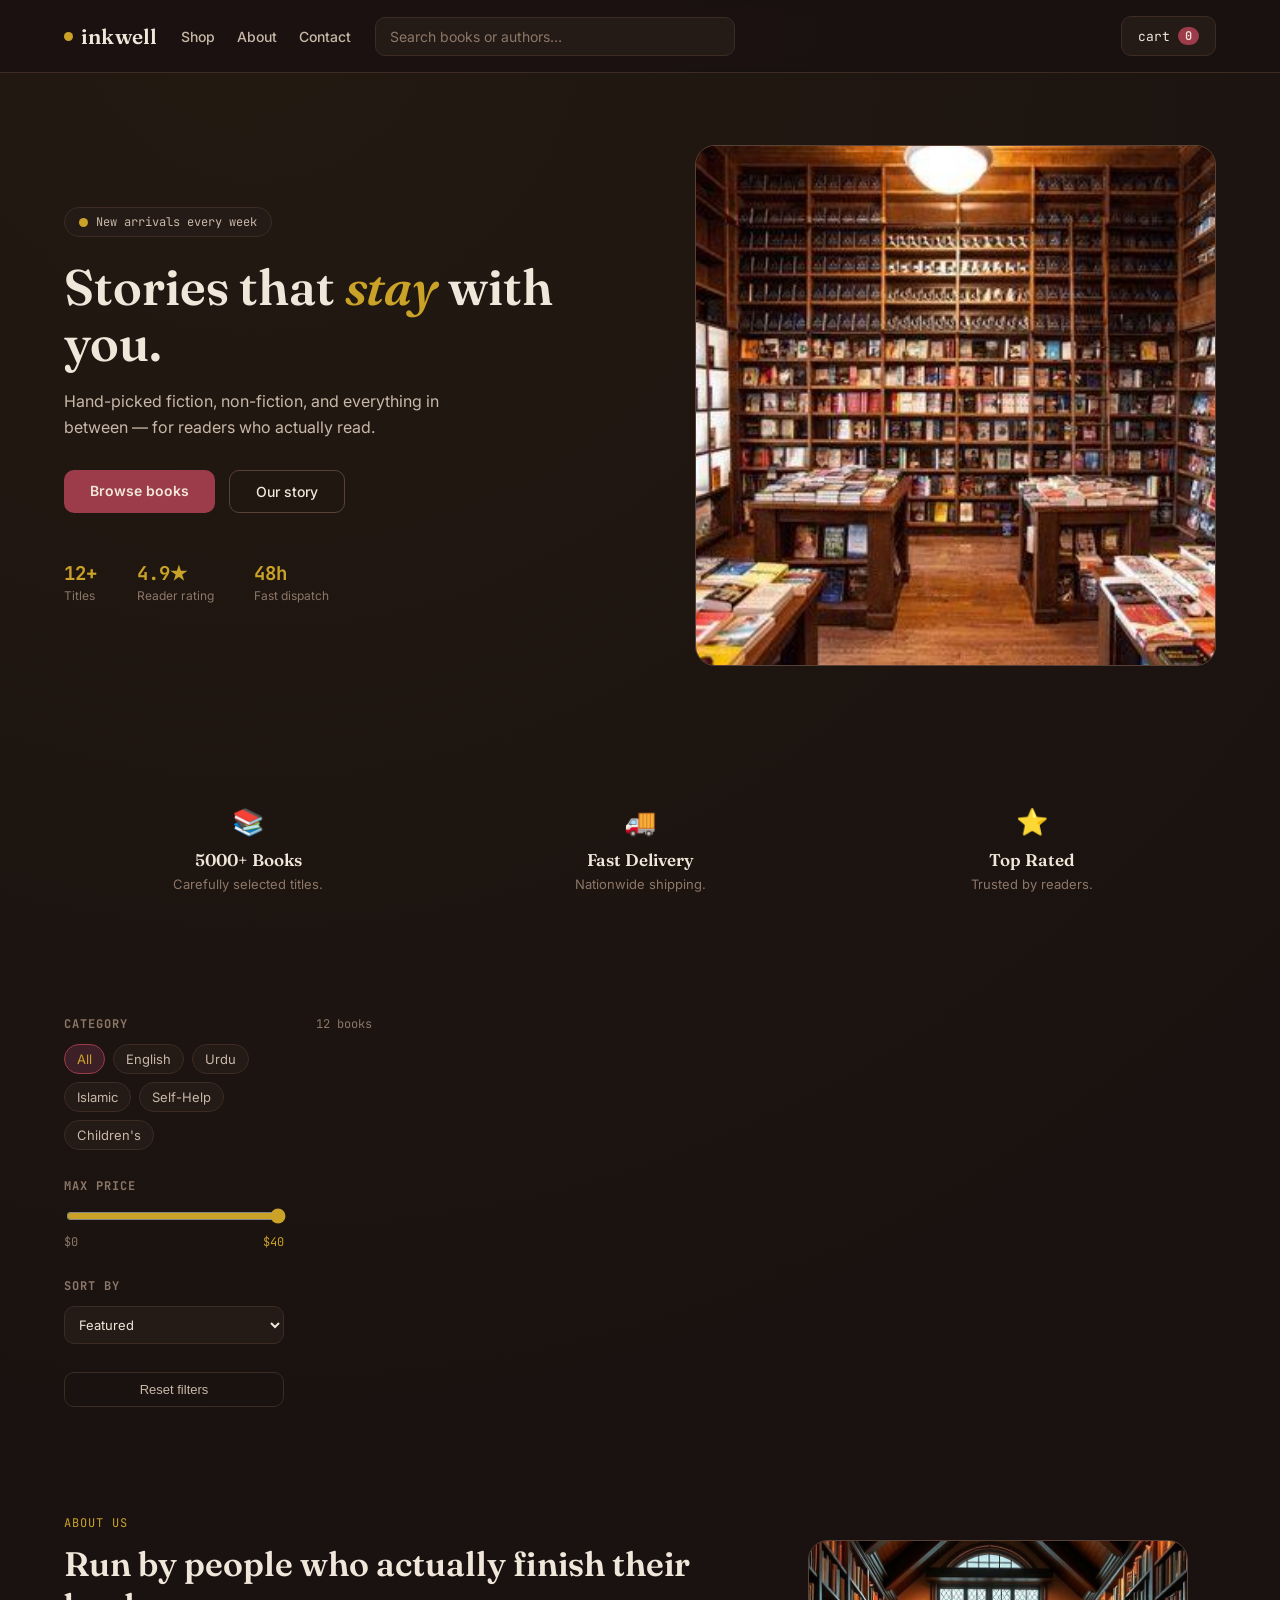
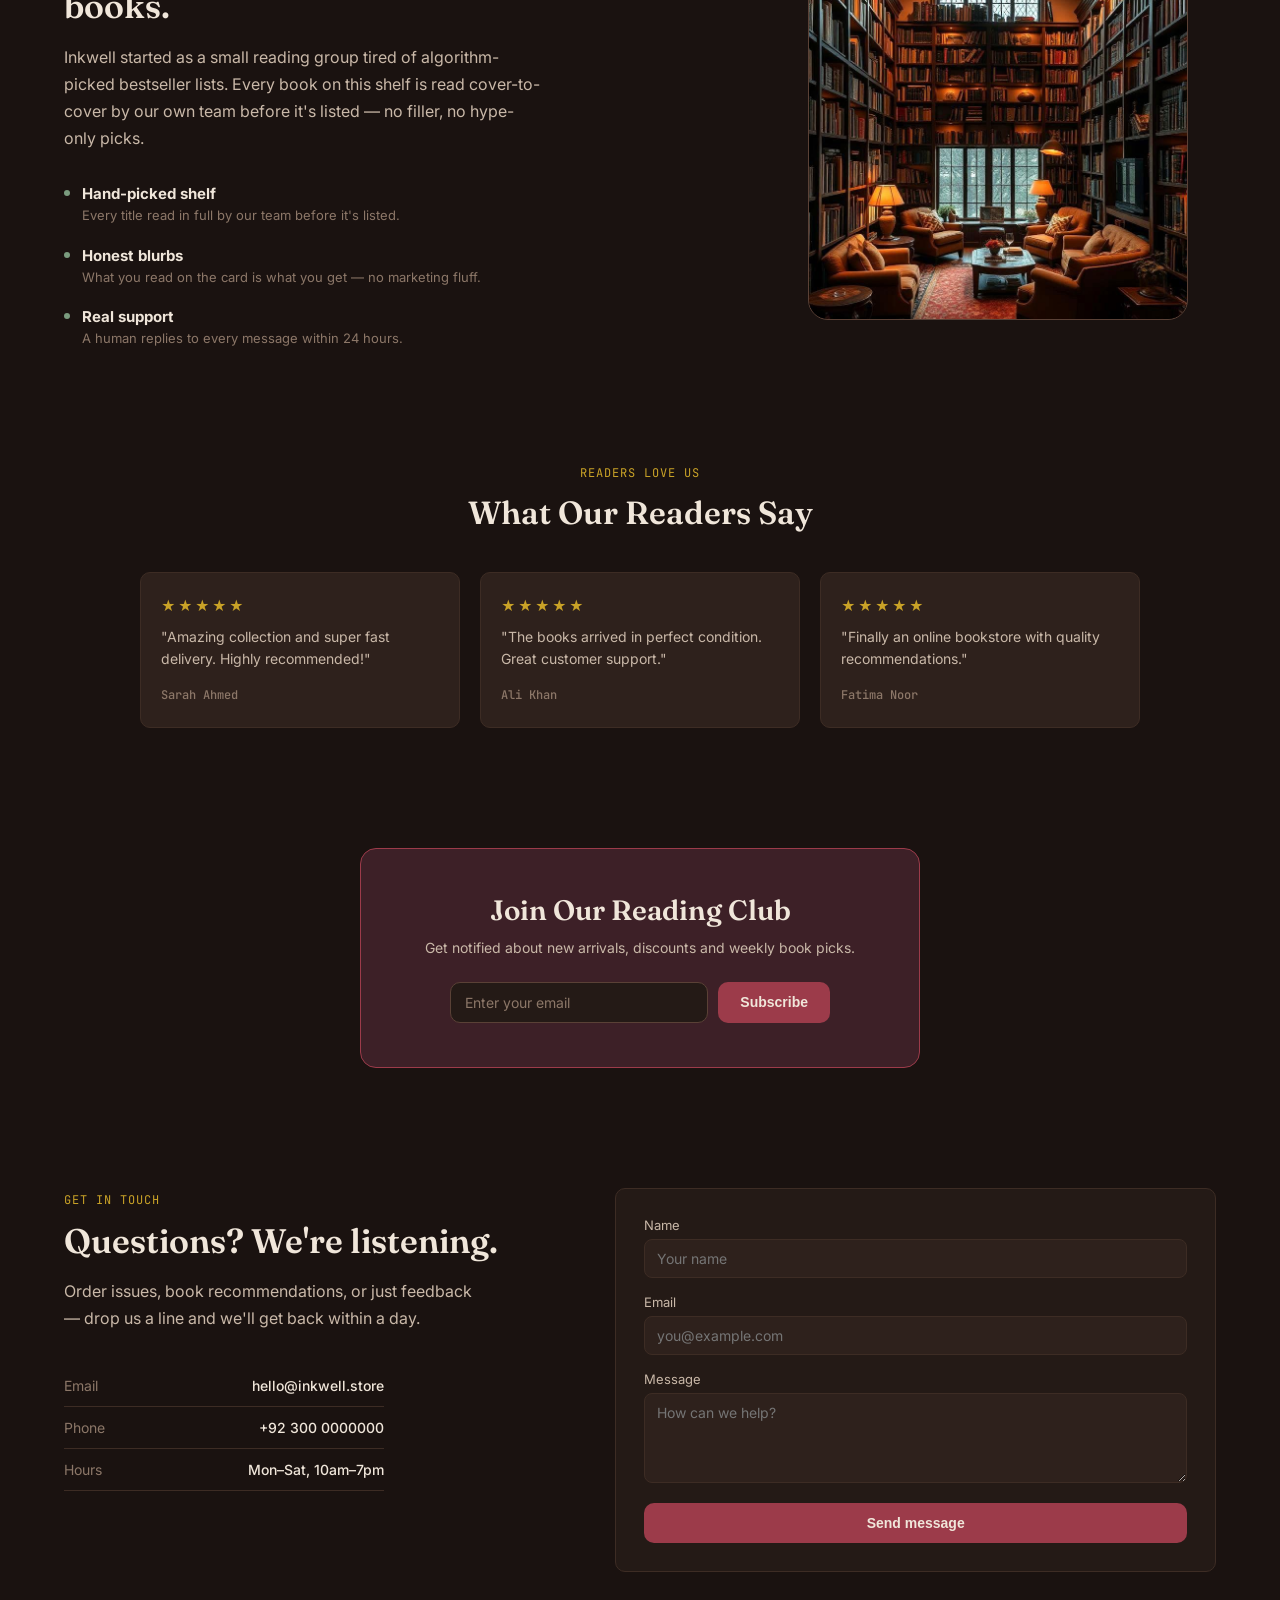
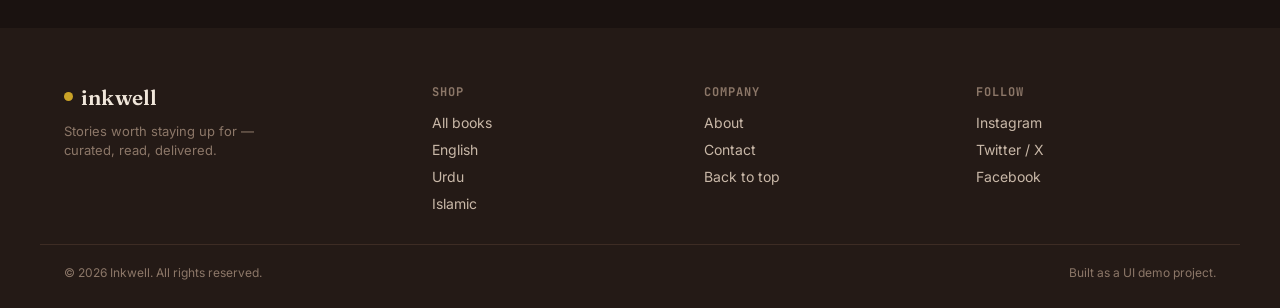
==== task 1/index.html @ 6a6d35e2 "Add files via upload" ====
<!DOCTYPE html>
<html lang="en">

<head>
  <meta charset="UTF-8">
  <meta name="viewport" content="width=device-width, initial-scale=1.0">
  <title>Inkwell — Online Bookstore</title>
  <link rel="preconnect" href="https://fonts.googleapis.com">
  <link
    href="https://fonts.googleapis.com/css2?family=Fraunces:wght@500;600;700&family=Inter:wght@400;500;600&family=JetBrains+Mono:wght@400;500&display=swap"
    rel="stylesheet">
  <link rel="stylesheet" href="styles.css">
</head>

<body>

  <header class="site-header">
    <div class="header-inner">
      <a href="#top" class="logo">
        <span class="logo-led"></span>
        <span class="logo-text">inkwell</span>
      </a>

      <nav class="site-nav">
        <a href="#shop">Shop</a>
        <a href="#about">About</a>
        <a href="#contact">Contact</a>
      </nav>

      <div class="search-wrap">
        <input type="text" id="searchInput" placeholder="Search books or authors…" autocomplete="off">
      </div>

      <button class="cart-btn" id="cartBtn">
        <span class="cart-label">cart</span>
        <span class="cart-count" id="cartCount">0</span>
      </button>
    </div>
  </header>

  <section class="hero" id="top">
    <div class="hero-inner">
      <div class="hero-content">
        <span class="hero-tag">
          <span class="logo-led"></span>
          New arrivals every week
        </span>
        <h1 class="hero-title">Stories that <span class="hero-accent">stay</span> with you.</h1>
        <p class="hero-sub">Hand-picked fiction, non-fiction, and everything in between — for readers who actually read.
        </p>
        <div class="hero-actions">
          <a href="#shop" class="hero-btn-primary">Browse books</a>
          <a href="#about" class="hero-btn-secondary">Our story</a>
        </div>
        <div class="hero-stats">
          <div class="hero-stat"><strong>12+</strong><span>Titles</span></div>
          <div class="hero-stat"><strong>4.9★</strong><span>Reader rating</span></div>
          <div class="hero-stat"><strong>48h</strong><span>Fast dispatch</span></div>
        </div>
      </div>
      <div class="hero-image-wrap">
        <!-- Replace src below with your own photo, e.g. images/hero.jpg -->
        <img src="images/feature.jpg" alt="Featured book" class="hero-image">
      </div>
    </div>
  </section>

  <section class="features">

    <div class="feature">
      <span class="feature-icon">📚</span>
      <h3>5000+ Books</h3>
      <p>Carefully selected titles.</p>
    </div>

    <div class="feature">
      <span class="feature-icon">🚚</span>
      <h3>Fast Delivery</h3>
      <p>Nationwide shipping.</p>
    </div>

    <div class="feature">
      <span class="feature-icon">⭐</span>
      <h3>Top Rated</h3>
      <p>Trusted by readers.</p>
    </div>

  </section>

  <main class="layout" id="shop">

    <aside class="filters">
      <div class="filter-block">
        <h3 class="filter-title">Category</h3>
        <div class="chip-group" id="categoryChips">
          <button class="chip active" data-category="all">All</button>
          <button class="chip" data-category="English">English</button>
          <button class="chip" data-category="Urdu">Urdu</button>
          <button class="chip" data-category="Islamic">Islamic</button>
          <button class="chip" data-category="Self-Help">Self-Help</button>
          <button class="chip" data-category="Children's">Children's</button>
        </div>
      </div>

      <div class="filter-block">
        <h3 class="filter-title">Max price</h3>
        <input type="range" id="priceRange" min="0" max="40" step="1" value="40">
        <div class="price-readout">
          <span>$0</span>
          <span id="priceValue">$40</span>
        </div>
      </div>

      <div class="filter-block">
        <h3 class="filter-title">Sort by</h3>
        <select id="sortSelect">
          <option value="default">Featured</option>
          <option value="price-asc">Price: low to high</option>
          <option value="price-desc">Price: high to low</option>
          <option value="name-asc">Title: A to Z</option>
        </select>
      </div>

      <button class="reset-btn" id="resetFilters">Reset filters</button>
    </aside>

    <section class="products-area">
      <div class="results-bar">
        <span id="resultsCount">12 books</span>
      </div>
      <div class="product-grid" id="productGrid"></div>
      <p class="empty-state" id="emptyState" hidden>No books match your filters — try widening your search.</p>
    </section>

  </main>

  <section class="about" id="about">
    <div class="about-inner">
      <div class="about-text">
        <span class="section-tag">About us</span>
        <h2>Run by people who actually finish their books.</h2>
        <p>Inkwell started as a small reading group tired of algorithm-picked bestseller lists. Every book on this shelf
          is read cover-to-cover by our own team before it's listed — no filler, no hype-only picks.</p>
        <div class="about-points">
          <div class="about-point">
            <span class="status-led"></span>
            <div><strong>Hand-picked shelf</strong>
              <p>Every title read in full by our team before it's listed.</p>
            </div>
          </div>
          <div class="about-point">
            <span class="status-led"></span>
            <div><strong>Honest blurbs</strong>
              <p>What you read on the card is what you get — no marketing fluff.</p>
            </div>
          </div>
          <div class="about-point">
            <span class="status-led"></span>
            <div><strong>Real support</strong>
              <p>A human replies to every message within 24 hours.</p>
            </div>
          </div>
        </div>
      </div>
      <div class="about-visual">
        <!-- Replace src below with your own photo, e.g. images/about.jpg -->
        <img src="images/about.jpg" alt="Our reading room" class="about-img">
      </div>
    </div>
  </section>

  <section class="testimonials">
    <div class="container">
      <span class="section-tag">Readers Love Us</span>
      <h2>What Our Readers Say</h2>

      <div class="testimonial-grid">

        <div class="testimonial-card">
          <div class="stars">★★★★★</div>
          <p>"Amazing collection and super fast delivery. Highly recommended!"</p>
          <h4>Sarah Ahmed</h4>
        </div>

        <div class="testimonial-card">
          <div class="stars">★★★★★</div>
          <p>"The books arrived in perfect condition. Great customer support."</p>
          <h4>Ali Khan</h4>
        </div>

        <div class="testimonial-card">
          <div class="stars">★★★★★</div>
          <p>"Finally an online bookstore with quality recommendations."</p>
          <h4>Fatima Noor</h4>
        </div>

      </div>
    </div>
  </section>

  <section class="newsletter">
    <div class="newsletter-box">
      <h2>Join Our Reading Club</h2>

      <p>
        Get notified about new arrivals, discounts and weekly book picks.
      </p>

      <form id="newsletterForm">
        <input type="email" placeholder="Enter your email" required>
        <button type="submit">Subscribe</button>
      </form>
    </div>
  </section>

  <section class="contact" id="contact">
    <div class="contact-inner">
      <div class="contact-copy">
        <span class="section-tag">Get in touch</span>
        <h2>Questions? We're listening.</h2>
        <p>Order issues, book recommendations, or just feedback — drop us a line and we'll get back within a day.</p>
        <div class="contact-detail"><span>Email</span><strong>hello@inkwell.store</strong></div>
        <div class="contact-detail"><span>Phone</span><strong>+92 300 0000000</strong></div>
        <div class="contact-detail"><span>Hours</span><strong>Mon–Sat, 10am–7pm</strong></div>
      </div>
      <form class="contact-form" id="contactForm">
        <label>Name<input type="text" placeholder="Your name" required></label>
        <label>Email<input type="email" placeholder="you@example.com" required></label>
        <label>Message<textarea rows="4" placeholder="How can we help?" required></textarea></label>
        <button type="submit" class="hero-btn-primary">Send message</button>
      </form>
    </div>
  </section>

  <footer class="site-footer">
    <div class="footer-inner">
      <div class="footer-brand">
        <div class="logo"><span class="logo-led"></span><span class="logo-text">inkwell</span></div>
        <p>Stories worth staying up for — curated, read, delivered.</p>
      </div>
      <div class="footer-col">
        <h4>Shop</h4>
        <a href="#shop">All books</a>
        <a href="#shop">English</a>
        <a href="#shop">Urdu</a>
        <a href="#shop">Islamic</a>
      </div>
      <div class="footer-col">
        <h4>Company</h4>
        <a href="#about">About</a>
        <a href="#contact">Contact</a>
        <a href="#top">Back to top</a>
      </div>
      <div class="footer-col">
        <h4>Follow</h4>
        <a href="#">Instagram</a>
        <a href="#">Twitter / X</a>
        <a href="#">Facebook</a>
      </div>
    </div>
    <div class="footer-bottom">
      <span>© 2026 Inkwell. All rights reserved.</span>
      <span>Built as a UI demo project.</span>
    </div>
  </footer>

  <div class="cart-overlay" id="cartOverlay"></div>
  <aside class="cart-drawer" id="cartDrawer">
    <div class="cart-header">
      <h2>Your cart</h2>
      <button class="close-btn" id="closeCart" aria-label="Close cart">×</button>
    </div>
    <div class="cart-items" id="cartItems"></div>
    <div class="cart-footer">
      <div class="cart-total-row">
        <span>Total</span>
        <span id="cartTotal">$0.00</span>
      </div>
      <button class="checkout-btn">Checkout</button>
    </div>
  </aside>

  <div class="toast" id="toast"></div>

  <script src="script.js"></script>
</body>

</html>
---- task 1/styles.css ----
:root{
  --bg: #1A1210;
  --surface: #241A16;
  --surface-raised: #2E211C;
  --border: #3D2C24;
  --border-strong: #5A4136;
  --text-primary: #F0E6DA;
  --text-secondary: #C9B8A8;
  --text-muted: #8C7768;
  --accent: #9C3B4A;
  --accent-soft: #3D2027;
  --gold: #C9A227;
  --gold-soft: #3A3220;
  --danger: #C2503C;
  --green: #7A9B7E;
  --font-display: 'Fraunces', serif;
  --font-body: 'Inter', sans-serif;
  --font-mono: 'JetBrains Mono', monospace;
  --radius: 10px;
}

*{ box-sizing: border-box; }

body{
  margin:0;
  background: var(--bg);
  color: var(--text-primary);
  font-family: var(--font-body);
  background-image: radial-gradient(circle at 20% 0%, rgba(201,162,39,0.05), transparent 40%);
}

/* HEADER */
.site-header{
  position: sticky;
  top:0;
  z-index: 20;
  background: rgba(26,18,16,0.94);
  backdrop-filter: blur(6px);
  border-bottom: 1px solid var(--border);
}
.header-inner{
  max-width: 1200px;
  margin: 0 auto;
  padding: 16px 24px;
  display:flex;
  align-items:center;
  gap: 24px;
}
.logo{
  display:flex;
  align-items:center;
  gap:8px;
  font-family: var(--font-display);
  font-weight:600;
  font-size: 21px;
  letter-spacing: 0.2px;
  text-decoration:none;
  color: var(--text-primary);
}
.logo-led{
  width:9px; height:9px;
  border-radius:50%;
  background: var(--gold);
  flex-shrink:0;
}
.site-nav{ display:flex; gap: 22px; }
.site-nav a{
  color: var(--text-secondary);
  text-decoration:none;
  font-size: 14px;
  font-weight: 500;
  transition: color 0.15s ease;
}
.site-nav a:hover{ color: var(--gold); }

.search-wrap{ flex:1; max-width: 360px; }
#searchInput{
  width:100%;
  padding: 10px 14px;
  background: var(--surface);
  border: 1px solid var(--border);
  border-radius: var(--radius);
  color: var(--text-primary);
  font-family: var(--font-body);
  font-size: 14px;
}
#searchInput:focus{
  outline: none;
  border-color: var(--gold);
}
#searchInput::placeholder{ color: var(--text-muted); }

.cart-btn{
  margin-left: auto;
  display:flex;
  align-items:center;
  gap:8px;
  background: var(--surface);
  border: 1px solid var(--border);
  color: var(--text-primary);
  padding: 10px 16px;
  border-radius: var(--radius);
  font-family: var(--font-mono);
  font-size: 13px;
  cursor:pointer;
  transition: border-color 0.15s ease;
}
.cart-btn:hover{ border-color: var(--gold); }
.cart-count{
  background: var(--accent);
  color: #F0E6DA;
  font-weight:600;
  padding: 1px 7px;
  border-radius: 20px;
  font-size: 12px;
}

/* HERO */
.hero{ overflow:hidden; }
.hero-inner{
  max-width: 1200px;
  margin: 0 auto;
  padding: 72px 24px;
  display:grid;
  grid-template-columns: 1.05fr 0.95fr;
  gap: 56px;
  align-items:center;
}
.hero-tag{
  display:inline-flex;
  align-items:center;
  gap:8px;
  border: 1px solid var(--border);
  background: var(--surface);
  color: var(--text-secondary);
  font-family: var(--font-mono);
  font-size: 12px;
  padding: 6px 14px;
  border-radius: 20px;
  margin-bottom: 22px;
}
.hero-title{
  font-family: var(--font-display);
  font-weight: 600;
  font-size: clamp(32px, 4.5vw, 50px);
  line-height: 1.12;
  margin: 0 0 18px;
}
.hero-accent{ color: var(--gold); font-style: italic; }
.hero-sub{
  color: var(--text-secondary);
  font-size: 16px;
  max-width: 440px;
  margin: 0 0 30px;
  line-height: 1.6;
}
.hero-actions{ display:flex; gap: 14px; margin-bottom: 48px; flex-wrap:wrap; }
.hero-btn-primary{
  background: var(--accent);
  color: #F0E6DA;
  border: none;
  padding: 12px 26px;
  border-radius: var(--radius);
  font-weight: 600;
  font-size: 14px;
  text-decoration:none;
  cursor:pointer;
  display:inline-block;
}
.hero-btn-primary:hover{ opacity: 0.88; }
.hero-btn-secondary{
  background: transparent;
  color: var(--text-primary);
  border: 1px solid var(--border-strong);
  padding: 12px 26px;
  border-radius: var(--radius);
  font-weight: 500;
  font-size: 14px;
  text-decoration:none;
}
.hero-btn-secondary:hover{ border-color: var(--gold); color: var(--gold); }

.hero-stats{ display:flex; gap: 40px; flex-wrap: wrap; }
.hero-stat{ display:flex; flex-direction:column; gap: 2px; }
.hero-stat strong{ font-family: var(--font-mono); font-size: 19px; color: var(--gold); }
.hero-stat span{ font-size: 12px; color: var(--text-muted); }

.hero-image-wrap{
  border-radius: 20px;
  overflow:hidden;
  aspect-ratio: 1/1;
  background: var(--surface-raised);
  border: 1px solid var(--border-strong);
}
.hero-image{ width:100%; height:100%; object-fit: cover; display:block; }

/* SECTION TAG (shared by about/contact) */
.section-tag{
  display:inline-block;
  font-family: var(--font-mono);
  font-size: 12px;
  text-transform: uppercase;
  letter-spacing: 1px;
  color: var(--gold);
  margin-bottom: 12px;
}

/* LAYOUT */
.layout{
  max-width: 1200px;
  margin: 0 auto;
  padding: 56px 24px 48px;
  display:grid;
  grid-template-columns: 220px 1fr;
  gap: 32px;
}

/* FILTERS */
.filters{ align-self: start; position: sticky; top: 90px; }
.filter-block{ margin-bottom: 28px; }
.filter-title{
  font-family: var(--font-mono);
  font-size: 12px;
  text-transform: uppercase;
  letter-spacing: 1px;
  color: var(--text-muted);
  margin: 0 0 12px;
}
.chip-group{ display:flex; flex-wrap:wrap; gap:8px; }
.chip{
  background: var(--surface);
  border: 1px solid var(--border);
  color: var(--text-secondary);
  padding: 6px 12px;
  border-radius: 20px;
  font-size: 13px;
  font-family: var(--font-body);
  cursor:pointer;
  transition: all 0.15s ease;
}
.chip:hover{ border-color: var(--border-strong); color: var(--text-primary); }
.chip.active{
  background: var(--accent-soft);
  border-color: var(--accent);
  color: var(--gold);
}

#priceRange{ width:100%; accent-color: var(--gold); }
.price-readout{
  display:flex;
  justify-content: space-between;
  font-family: var(--font-mono);
  font-size: 12px;
  color: var(--text-muted);
  margin-top: 6px;
}
#priceValue{ color: var(--gold); }

#sortSelect{
  width:100%;
  padding: 9px 10px;
  background: var(--surface);
  border: 1px solid var(--border);
  border-radius: var(--radius);
  color: var(--text-primary);
  font-family: var(--font-body);
  font-size: 13px;
}

.reset-btn{
  width:100%;
  padding: 9px;
  background: transparent;
  border: 1px solid var(--border);
  border-radius: var(--radius);
  color: var(--text-secondary);
  font-size: 13px;
  cursor:pointer;
}
.reset-btn:hover{ border-color: var(--danger); color: var(--danger); }

/* PRODUCTS */
.results-bar{
  font-family: var(--font-mono);
  font-size: 12px;
  color: var(--text-muted);
  margin-bottom: 16px;
}
.product-grid{
  display:grid;
  grid-template-columns: repeat(auto-fill, minmax(220px, 1fr));
  gap: 20px;
}
.empty-state{ color: var(--text-muted); text-align:center; padding: 60px 0; font-size: 14px; }

.card{
  background: var(--surface);
  border: 1px solid var(--border);
  border-radius: var(--radius);
  overflow:hidden;
  display:flex;
  flex-direction:column;
  transition: border-color 0.15s ease, transform 0.15s ease, box-shadow 0.15s ease;
}
.card:hover{
  border-color: var(--border-strong);
  transform: translateY(-2px);
  box-shadow: 0 10px 24px rgba(0,0,0,0.35);
}
.card-image{
  width:100%;
  aspect-ratio: 4/3;
  object-fit: cover;
  background: var(--surface-raised);
  display:block;
}
.card-body{ padding: 14px 16px 16px; display:flex; flex-direction:column; gap: 8px; flex:1; }
.card-top{ display:flex; justify-content: space-between; align-items:flex-start; gap: 8px; }
.card-name{
  font-family: var(--font-display);
  font-weight: 600;
  font-size: 16px;
  margin:0;
  line-height:1.3;
}
.card-author{
  margin: 2px 0 0;
  font-size: 12px;
  color: var(--text-muted);
  font-style: italic;
}
.card-category{
  font-family: var(--font-mono);
  font-size: 10px;
  text-transform: uppercase;
  letter-spacing: 0.5px;
  color: var(--gold);
  background: var(--gold-soft);
  padding: 2px 6px;
  border-radius: 4px;
  white-space:nowrap;
}
.card-status{
  display:flex;
  align-items:center;
  gap:6px;
  font-family: var(--font-mono);
  font-size: 11px;
  color: var(--text-muted);
}
.status-led{ width:6px; height:6px; border-radius:50%; background: var(--green); }
.card-footer{ margin-top: auto; display:flex; align-items:center; justify-content: space-between; padding-top: 8px; }
.card-price{ font-family: var(--font-mono); font-size: 17px; font-weight:500; color: var(--text-primary); }
.add-btn{
  background: transparent;
  border: 1px solid var(--accent);
  color: var(--text-primary);
  padding: 7px 14px;
  border-radius: var(--radius);
  font-size: 13px;
  font-family: var(--font-body);
  font-weight: 500;
  cursor:pointer;
  transition: background 0.15s ease, color 0.15s ease;
}
.add-btn:hover{ background: var(--accent); color: #F0E6DA; }
.add-btn.added{ background: var(--accent); color: #F0E6DA; }

/* ABOUT */
.about{ }
.about-inner{
  max-width: 1200px;
  margin: 0 auto;
  padding: 56px 24px;
  display:grid;
  grid-template-columns: 1.2fr 0.8fr;
  gap: 60px;
  align-items:center;
}
.about-text h2{
  font-family: var(--font-display);
  font-weight: 600;
  font-size: clamp(24px, 3vw, 34px);
  line-height: 1.25;
  margin: 0 0 16px;
}
.about-text > p{
  color: var(--text-secondary);
  line-height: 1.7;
  margin: 0 0 32px;
  max-width: 480px;
}
.about-points{ display:flex; flex-direction:column; gap: 20px; }
.about-point{ display:flex; gap: 12px; align-items:flex-start; }
.about-point .status-led{ margin-top: 6px; flex-shrink:0; }
.about-point strong{ display:block; font-size: 15px; margin-bottom: 3px; }
.about-point p{ margin:0; color: var(--text-muted); font-size: 13px; line-height:1.5; }

.about-visual{ display:flex; justify-content:center; }
.about-img{
  width: 100%;
  max-width: 380px;
  aspect-ratio: 1/1;
  object-fit: cover;
  border-radius: 20px;
  border: 1px solid var(--border-strong);
}

/* CONTACT */
.contact{ }
.contact-inner{
  max-width: 1200px;
  margin: 0 auto;
  padding: 56px 24px;
  display:grid;
  grid-template-columns: 0.9fr 1.1fr;
  gap: 60px;
}
.contact-copy h2{
  font-family: var(--font-display);
  font-weight: 600;
  font-size: clamp(24px, 3vw, 34px);
  margin: 0 0 16px;
  line-height: 1.25;
}
.contact-copy > p{
  color: var(--text-secondary);
  line-height: 1.7;
  margin: 0 0 32px;
  max-width: 420px;
}
.contact-detail{
  display:flex;
  justify-content: space-between;
  max-width: 320px;
  padding: 12px 0;
  border-bottom: 1px solid var(--border);
  font-size: 14px;
}
.contact-detail span{ color: var(--text-muted); }
.contact-detail strong{ font-weight: 500; }

.contact-form{
  background: var(--surface);
  border: 1px solid var(--border);
  border-radius: var(--radius);
  padding: 28px;
  display:flex;
  flex-direction:column;
  gap: 16px;
}
.contact-form label{ display:flex; flex-direction:column; gap: 6px; font-size: 13px; color: var(--text-secondary); }
.contact-form input,
.contact-form textarea{
  background: var(--surface-raised);
  border: 1px solid var(--border);
  border-radius: 8px;
  padding: 10px 12px;
  color: var(--text-primary);
  font-family: var(--font-body);
  font-size: 14px;
  resize: vertical;
}
.contact-form input:focus,
.contact-form textarea:focus{ outline:none; border-color: var(--gold); }
.contact-form button{ margin-top: 4px; border:none; }

/* FOOTER */
.site-footer{ background: var(--surface); }
.footer-inner{
  max-width: 1200px;
  margin: 0 auto;
  padding: 56px 24px 32px;
  display:grid;
  grid-template-columns: 1.4fr 1fr 1fr 1fr;
  gap: 32px;
}
.footer-brand p{
  color: var(--text-muted);
  font-size: 13px;
  margin: 12px 0 0;
  max-width: 220px;
  line-height: 1.5;
}
.footer-col{ display:flex; flex-direction:column; gap: 10px; }
.footer-col h4{
  font-family: var(--font-mono);
  font-size: 12px;
  text-transform: uppercase;
  letter-spacing: 1px;
  color: var(--text-muted);
  margin: 0 0 4px;
}
.footer-col a{ color: var(--text-secondary); text-decoration:none; font-size: 14px; }
.footer-col a:hover{ color: var(--gold); }

.footer-bottom{
  max-width: 1200px;
  margin: 0 auto;
  padding: 20px 24px 28px;
  border-top: 1px solid var(--border);
  display:flex;
  justify-content: space-between;
  color: var(--text-muted);
  font-size: 12px;
  flex-wrap: wrap;
  gap: 8px;
}

/* CART DRAWER */
.cart-overlay{
  position: fixed; inset:0;
  background: rgba(0,0,0,0.55);
  opacity:0; pointer-events:none;
  transition: opacity 0.2s ease;
  z-index: 30;
}
.cart-overlay.open{ opacity:1; pointer-events:auto; }

.cart-drawer{
  position: fixed; top:0; right:0; height:100vh;
  width: 380px; max-width: 90vw;
  background: var(--surface);
  border-left: 1px solid var(--border);
  z-index: 31;
  transform: translateX(100%);
  transition: transform 0.25s ease;
  display:flex; flex-direction:column;
}
.cart-drawer.open{ transform: translateX(0); }

.cart-header{
  display:flex; justify-content: space-between; align-items:center;
  padding: 20px; border-bottom: 1px solid var(--border);
}
.cart-header h2{ font-family: var(--font-display); font-weight:600; font-size: 19px; margin:0; }
.close-btn{ background:none; border:none; color: var(--text-secondary); font-size: 24px; cursor:pointer; line-height:1; }
.close-btn:hover{ color: var(--text-primary); }

.cart-items{ flex:1; overflow-y:auto; padding: 12px 20px; }
.cart-empty{ color: var(--text-muted); font-size: 14px; text-align:center; padding: 40px 0; }
.cart-item{ display:flex; gap: 12px; padding: 14px 0; border-bottom: 1px solid var(--border); }
.cart-item img{ width:56px; height:56px; object-fit:cover; border-radius: 8px; background: var(--surface-raised); flex-shrink:0; }
.cart-item-info{ flex:1; min-width:0; }
.cart-item-name{ font-size: 13px; font-weight:500; margin:0 0 4px; white-space: nowrap; overflow:hidden; text-overflow: ellipsis; }
.cart-item-price{ font-family: var(--font-mono); font-size: 12px; color: var(--text-muted); }
.qty-controls{ display:flex; align-items:center; gap: 8px; margin-top: 8px; }
.qty-btn{
  width: 22px; height:22px; border-radius: 6px;
  border: 1px solid var(--border);
  background: transparent; color: var(--text-primary);
  cursor:pointer; font-size: 13px; line-height:1;
}
.qty-btn:hover{ border-color: var(--gold); }
.qty-value{ font-family: var(--font-mono); font-size:13px; min-width:16px; text-align:center; }
.remove-btn{ background:none; border:none; color: var(--danger); font-size: 12px; cursor:pointer; margin-left: auto; }

.cart-footer{ padding: 18px 20px 22px; border-top: 1px solid var(--border); }
.cart-total-row{ display:flex; justify-content: space-between; font-family: var(--font-mono); font-size: 16px; margin-bottom: 14px; color: var(--gold); }
.checkout-btn{
  width:100%; padding: 12px;
  background: var(--accent); border:none; border-radius: var(--radius);
  color: #F0E6DA; font-weight: 600; font-size: 14px; cursor:pointer;
}
.checkout-btn:hover{ opacity: 0.88; }

/* TOAST */
.toast{
  position: fixed; bottom: 24px; left: 50%;
  transform: translateX(-50%) translateY(20px);
  background: var(--surface-raised);
  border: 1px solid var(--border-strong);
  color: var(--text-primary);
  padding: 10px 18px;
  border-radius: var(--radius);
  font-size: 13px;
  opacity:0; pointer-events:none;
  transition: all 0.2s ease;
  z-index: 40;
}
.toast.show{ opacity:1; transform: translateX(-50%) translateY(0); }

/* RESPONSIVE */
@media (max-width: 900px){
  .hero-inner{ grid-template-columns: 1fr; }
  .hero-image-wrap{ order: -1; max-width: 340px; margin: 0 auto; }
  .about-inner, .contact-inner{ grid-template-columns: 1fr; }
  .about-visual{ order: -1; }
  .footer-inner{ grid-template-columns: 1fr 1fr; }
}
@media (max-width: 800px){
  .layout{ grid-template-columns: 1fr; }
  .filters{ position: static; display:flex; flex-wrap:wrap; gap: 20px; }
  .filter-block{ margin-bottom:0; flex: 1 1 160px; }
  .search-wrap{ max-width:none; }
  .header-inner{ flex-wrap:wrap; }
}
@media (max-width: 700px){
  .site-nav{ display:none; }
}

/* FEATURES STRIP */
.features{
  max-width: 1200px;
  margin: 0 auto;
  padding: 48px 24px;
  display:grid;
  grid-template-columns: repeat(3, 1fr);
  gap: 24px;
}
.feature{
  text-align:center;
  padding: 20px;
}
.feature-icon{
  display:inline-block;
  font-size: 26px;
  margin-bottom: 12px;
}
.feature h3{
  font-family: var(--font-display);
  font-weight: 600;
  font-size: 17px;
  margin: 0 0 6px;
  color: var(--text-primary);
}
.feature p{
  font-size: 13px;
  color: var(--text-muted);
  margin: 0;
}

/* TESTIMONIALS */
.testimonials{
  padding: 56px 24px;
}
.testimonials .container{
  max-width: 1000px;
  margin: 0 auto;
  text-align:center;
}
.testimonials h2{
  font-family: var(--font-display);
  font-weight: 600;
  font-size: clamp(24px, 3vw, 32px);
  margin: 0 0 40px;
  color: var(--text-primary);
}
.testimonial-grid{
  display:grid;
  grid-template-columns: repeat(3, 1fr);
  gap: 20px;
}
.testimonial-card{
  background: var(--surface-raised);
  border: 1px solid var(--border);
  border-radius: var(--radius);
  padding: 24px 20px;
  text-align:left;
}
.testimonial-card .stars{
  color: var(--gold);
  font-size: 14px;
  letter-spacing: 2px;
  margin-bottom: 12px;
}
.testimonial-card p{
  font-size: 14px;
  color: var(--text-secondary);
  line-height: 1.6;
  margin: 0 0 16px;
}
.testimonial-card h4{
  font-family: var(--font-mono);
  font-size: 12px;
  font-weight: 500;
  color: var(--text-muted);
  margin: 0;
}

/* NEWSLETTER */
.newsletter{
  padding: 64px 24px;
}
.newsletter-box{
  max-width: 560px;
  margin: 0 auto;
  text-align:center;
  background: var(--accent-soft);
  border: 1px solid var(--accent);
  border-radius: 16px;
  padding: 44px 32px;
}
.newsletter-box h2{
  font-family: var(--font-display);
  font-weight: 600;
  font-size: clamp(22px, 3vw, 28px);
  margin: 0 0 10px;
  color: var(--text-primary);
}
.newsletter-box p{
  color: var(--text-secondary);
  font-size: 14px;
  margin: 0 0 24px;
  line-height: 1.5;
}
.newsletter-box form{
  display:flex;
  gap: 10px;
  max-width: 380px;
  margin: 0 auto;
  flex-wrap: wrap;
}
.newsletter-box input{
  flex:1;
  min-width: 180px;
  padding: 11px 14px;
  background: var(--surface);
  border: 1px solid var(--border-strong);
  border-radius: var(--radius);
  color: var(--text-primary);
  font-family: var(--font-body);
  font-size: 14px;
}
.newsletter-box input:focus{ outline:none; border-color: var(--gold); }
.newsletter-box input::placeholder{ color: var(--text-muted); }
.newsletter-box button{
  background: var(--accent);
  color: #F0E6DA;
  border: none;
  padding: 11px 22px;
  border-radius: var(--radius);
  font-weight: 600;
  font-size: 14px;
  cursor:pointer;
}
.newsletter-box button:hover{ opacity: 0.88; }

/* RESPONSIVE ADDITIONS */
@media (max-width: 800px){
  .features{ grid-template-columns: 1fr; gap: 8px; }
  .testimonial-grid{ grid-template-columns: 1fr; }
}
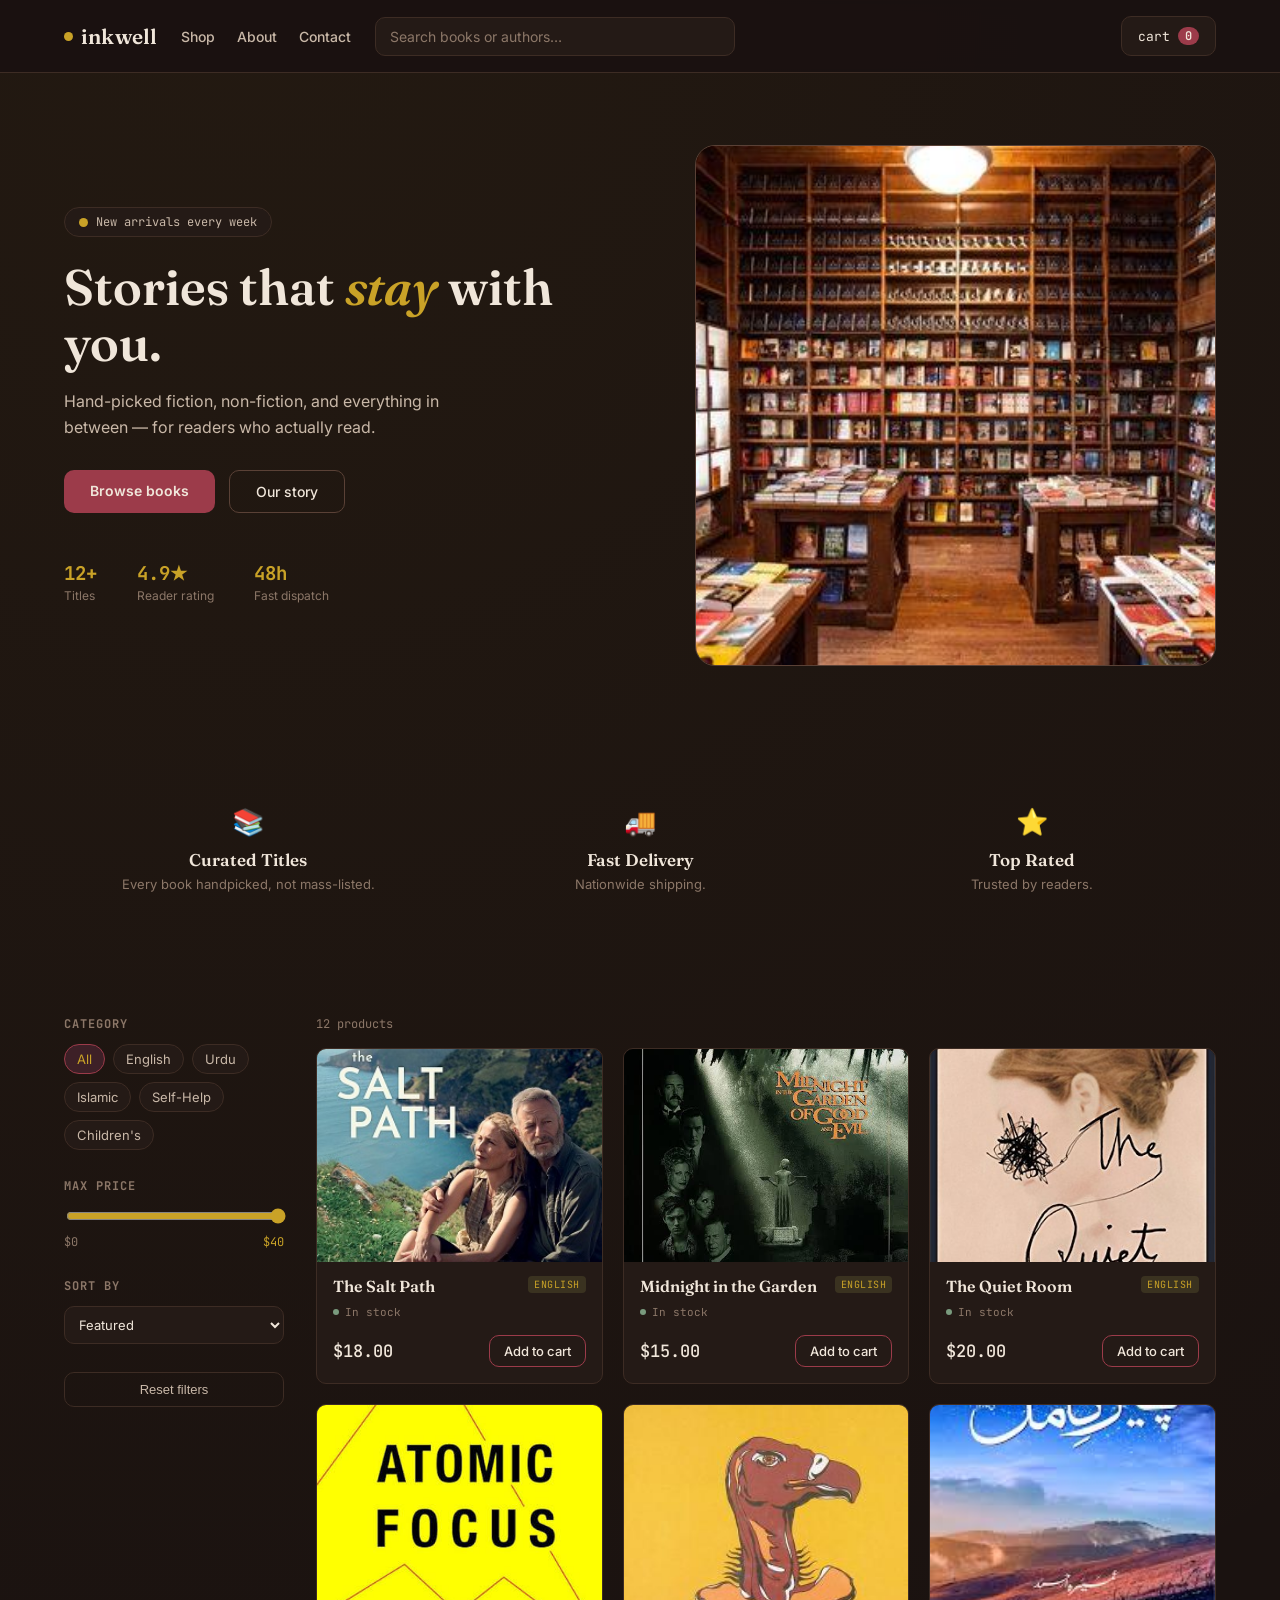
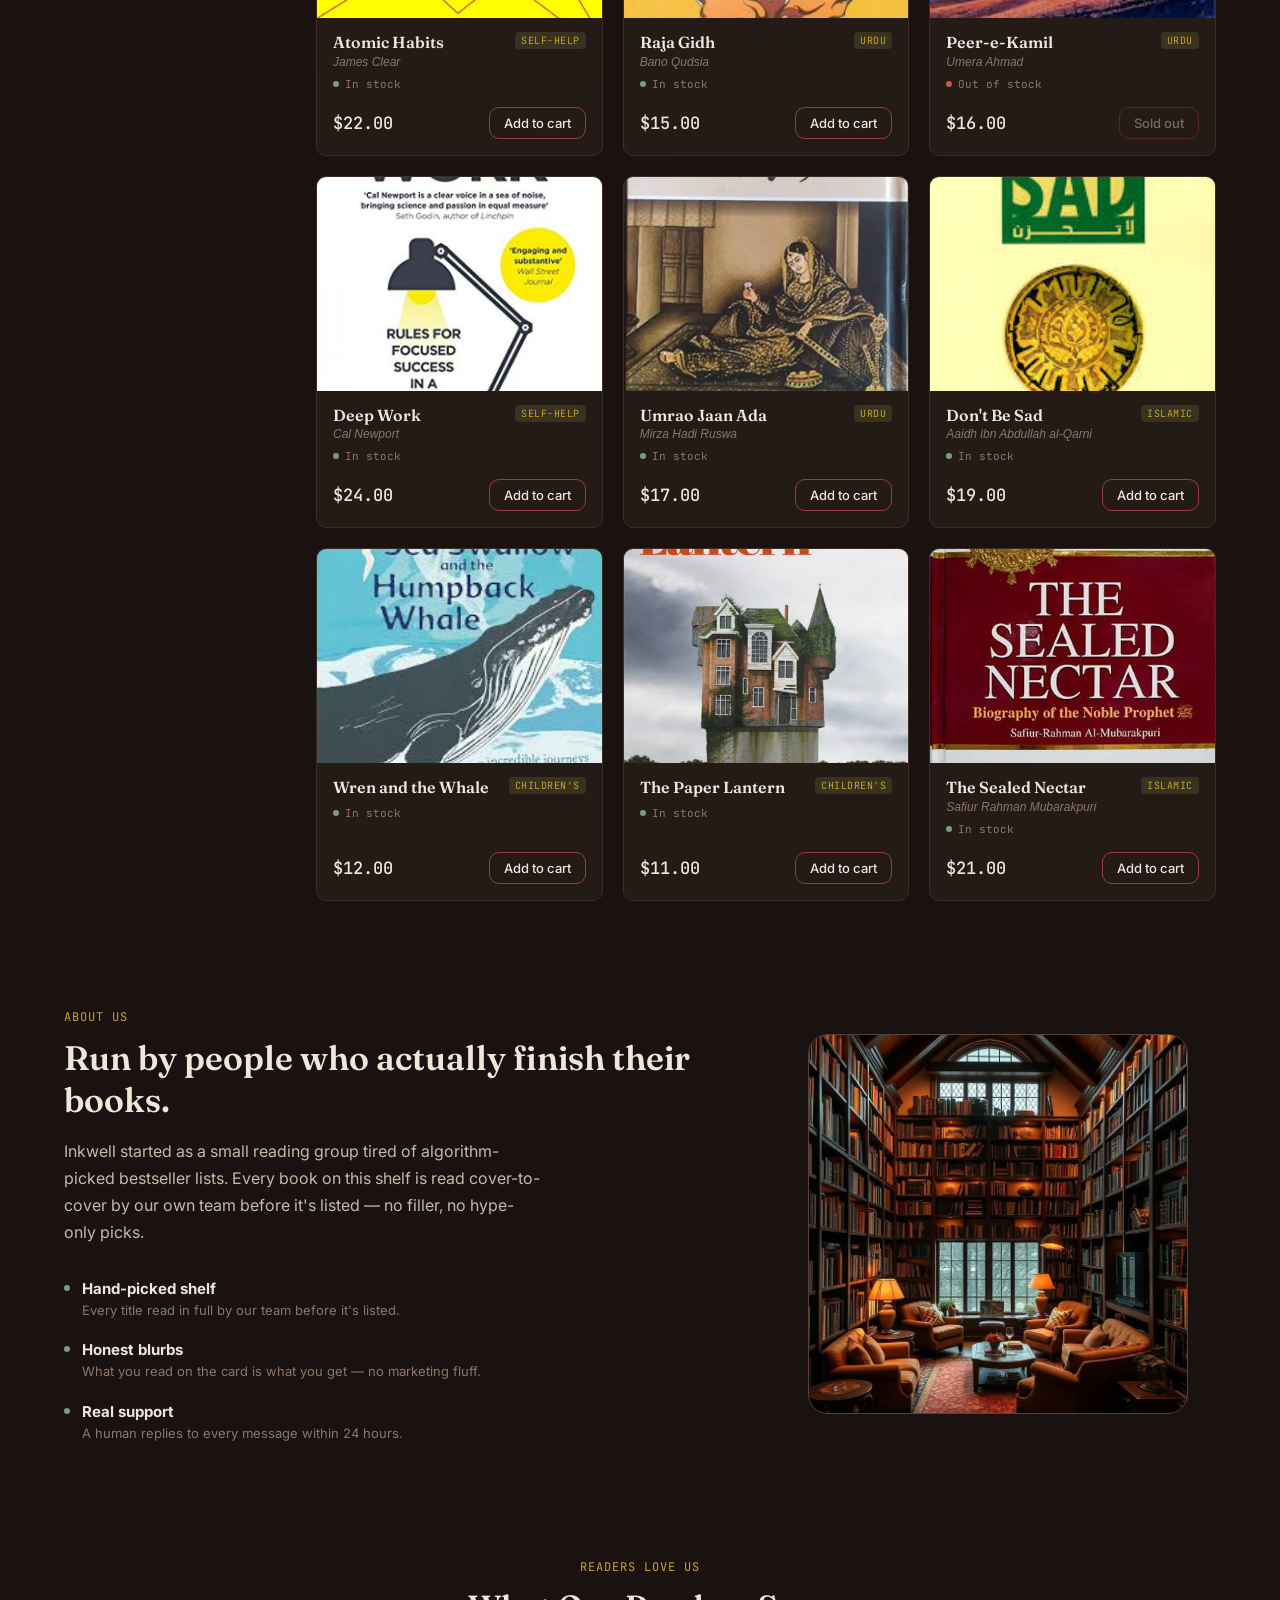
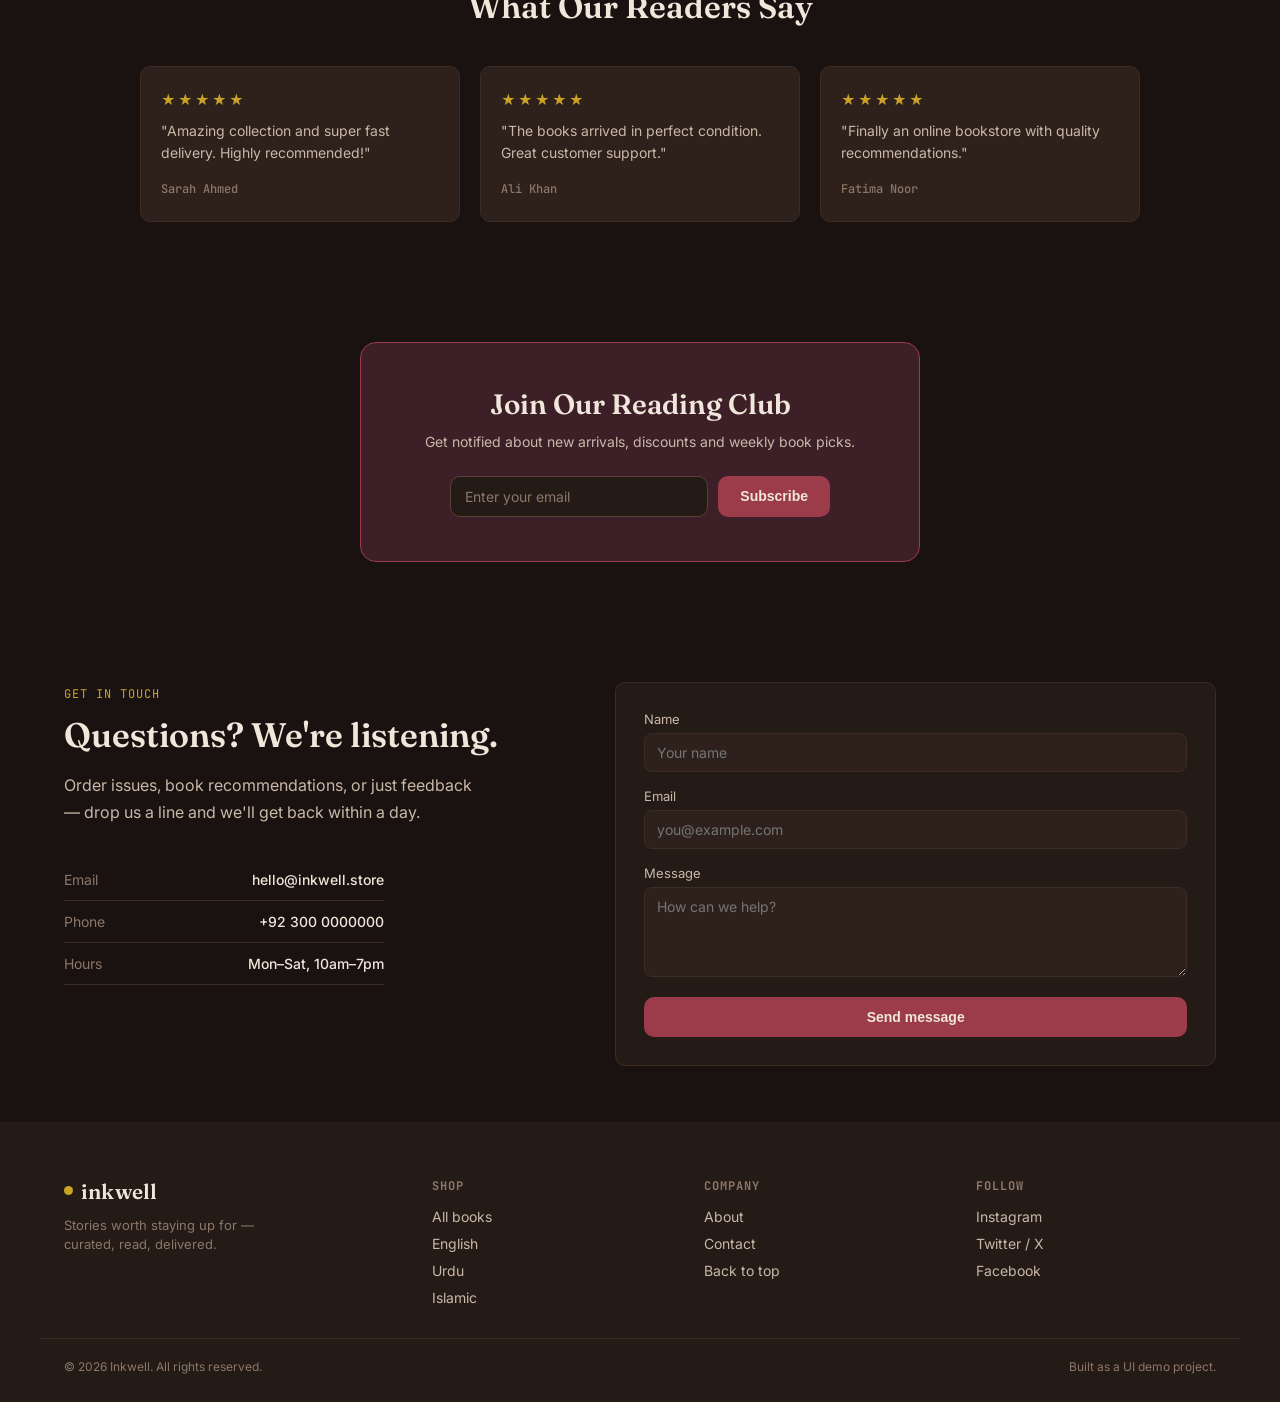
==== commit 20f08e5f: "done" ====
--- a/task 1/index.html
+++ b/task 1/index.html
@@ -69,8 +69,8 @@
 
     <div class="feature">
       <span class="feature-icon">📚</span>
-      <h3>5000+ Books</h3>
-      <p>Carefully selected titles.</p>
+      <h3>Curated Titles</h3>
+      <p>Every book handpicked, not mass-listed.</p>
     </div>
 
     <div class="feature">
@@ -207,7 +207,7 @@
       </p>
 
       <form id="newsletterForm">
-        <input type="email" placeholder="Enter your email" required>
+        <input type="email" name="email" placeholder="Enter your email" required>
         <button type="submit">Subscribe</button>
       </form>
     </div>
@@ -224,9 +224,9 @@
         <div class="contact-detail"><span>Hours</span><strong>Mon–Sat, 10am–7pm</strong></div>
       </div>
       <form class="contact-form" id="contactForm">
-        <label>Name<input type="text" placeholder="Your name" required></label>
-        <label>Email<input type="email" placeholder="you@example.com" required></label>
-        <label>Message<textarea rows="4" placeholder="How can we help?" required></textarea></label>
+        <label>Name<input type="text" name="name" placeholder="Your name" required></label>
+        <label>Email<input type="email" name="email" placeholder="you@example.com" required></label>
+        <label>Message<textarea name="message" rows="4" placeholder="How can we help?" required></textarea></label>
         <button type="submit" class="hero-btn-primary">Send message</button>
       </form>
     </div>
@@ -285,4 +285,4 @@
   <script src="script.js"></script>
 </body>
 
-</html>+</html>
